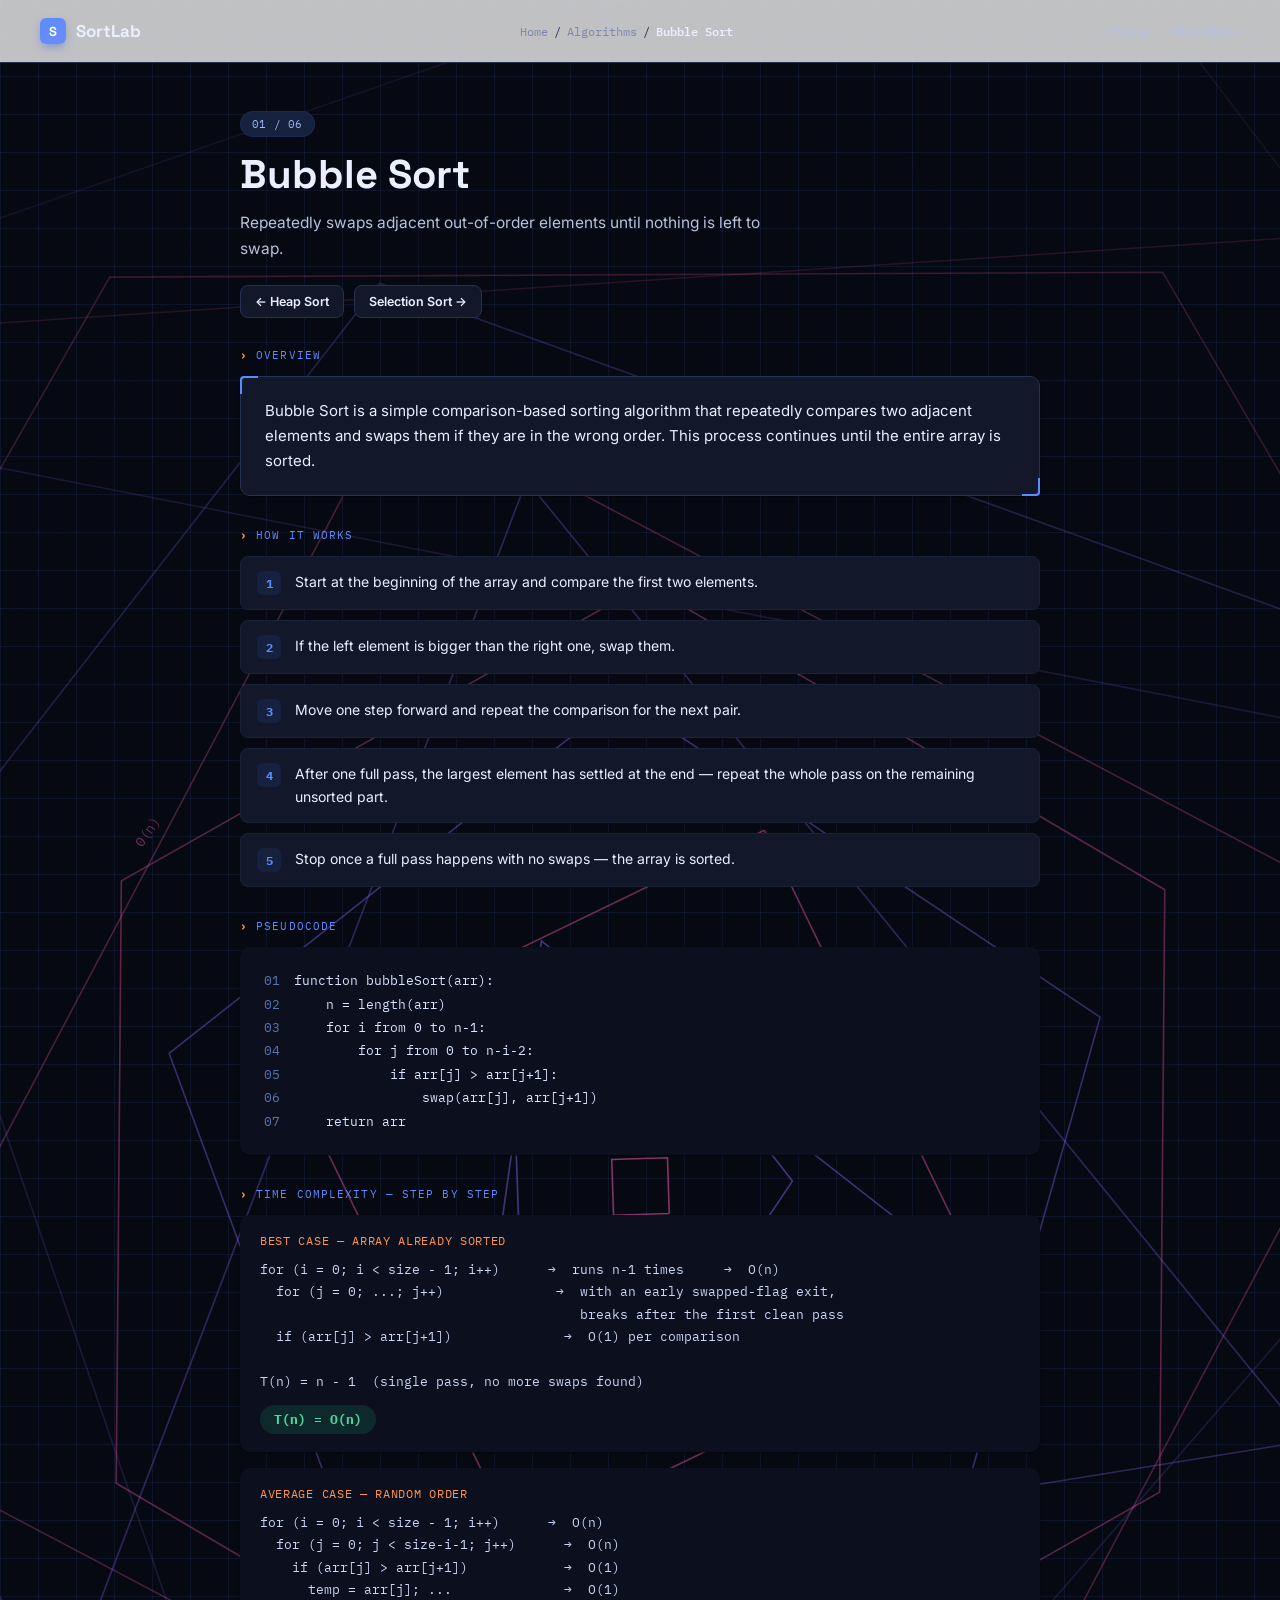
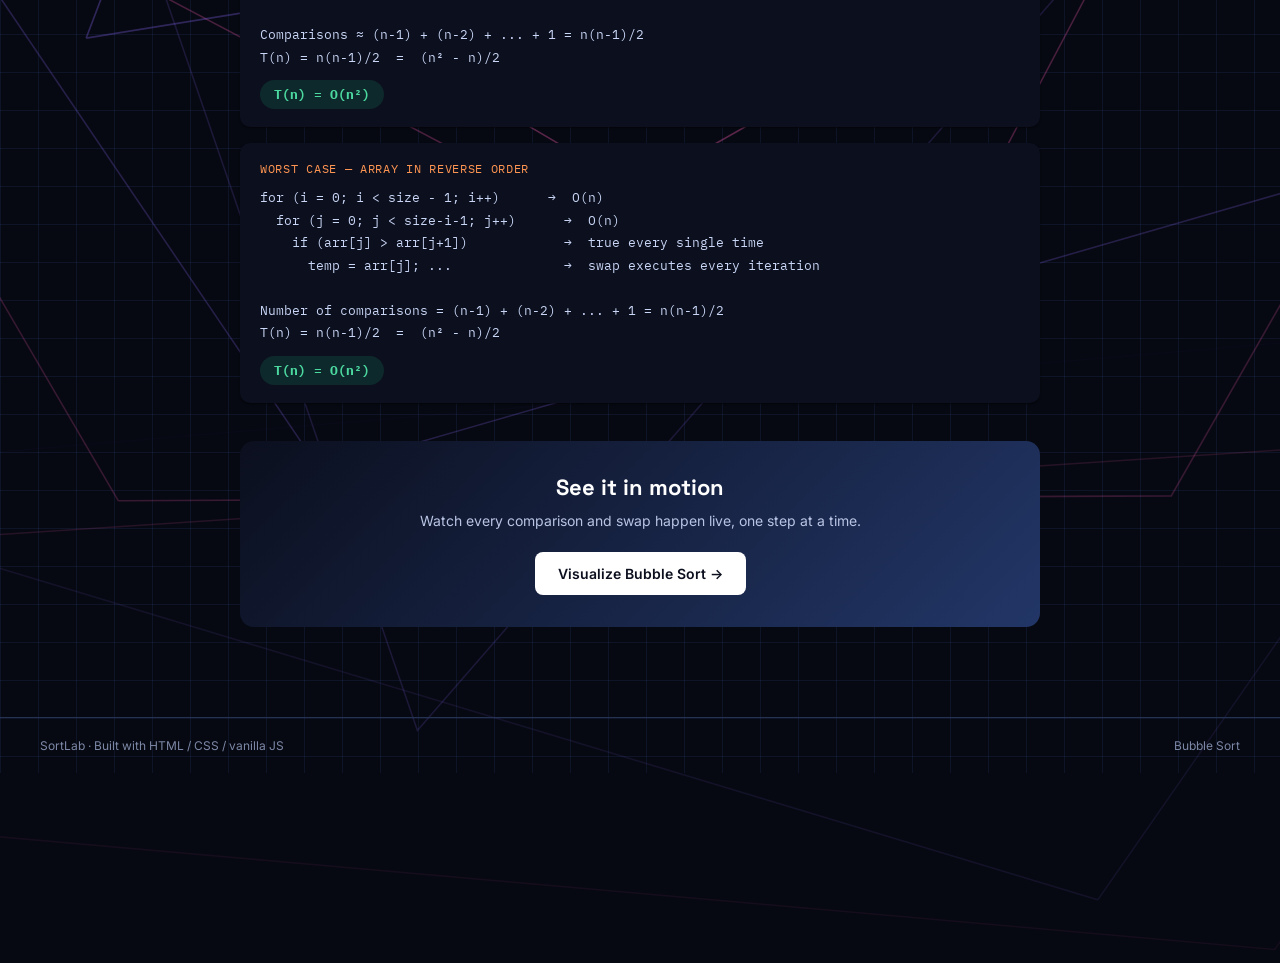
==== algorithm.html @ 46439903 "Add files via upload" ====
<!DOCTYPE html>
<html lang="en">
<head>
<meta charset="UTF-8">
<meta name="viewport" content="width=device-width, initial-scale=1.0">
<title>Algorithm Detail — SortLab</title>
<link rel="preconnect" href="https://fonts.googleapis.com">
<link rel="preconnect" href="https://fonts.gstatic.com" crossorigin>
<link href="https://fonts.googleapis.com/css2?family=Space+Grotesk:wght@500;600;700&family=Inter:wght@400;500;600&family=IBM+Plex+Mono:wght@400;500;600&display=swap" rel="stylesheet">
<link rel="stylesheet" href="assets/style.css">
</head>
<body>

  <div class="bgfx-layer" id="bgfxLayer"></div>
  <div class="page-transition-overlay" id="ptOverlay"></div>

  <header class="site-header">
    <div class="logo"><span class="mark">S</span> SortLab</div>
    <div class="breadcrumb">
      <a href="index.html">Home</a><span class="sep">/</span>
      <a href="algorithms.html">Algorithms</a><span class="sep">/</span>
      <span class="current" id="crumbName">…</span>
    </div>
    <nav class="nav-links">
      <a href="index.html">Home</a>
      <a href="algorithms.html">Algorithms</a>
    </nav>
  </header>

  <main class="page page-narrow" id="content">
    <!-- filled by script -->
  </main>

  <footer class="site-footer">
    <span>SortLab · Built with HTML / CSS / vanilla JS</span>
    <span id="footTag">—</span>
  </footer>

<script src="assets/data.js"></script>
<script>
  function getAlgoSlug(){
    const params = new URLSearchParams(window.location.search);
    const slug = params.get('algo');
    return (slug && ALGO_DATA[slug]) ? slug : 'bubble';
  }

  window.addEventListener('DOMContentLoaded', () => {
    const slug = getAlgoSlug();
    const algo = ALGO_DATA[slug];
    document.title = `${algo.name} — SortLab`;
    document.getElementById('crumbName').textContent = algo.name;
    document.getElementById('footTag').textContent = algo.name;

    const idx = ALGO_LIST.indexOf(slug);
    const prevSlug = ALGO_LIST[(idx - 1 + ALGO_LIST.length) % ALGO_LIST.length];
    const nextSlug = ALGO_LIST[(idx + 1) % ALGO_LIST.length];

    const howStepsHtml = algo.howItWorks.map((step, i) => `
      <li>
        <span class="num">${i+1}</span>
        <span class="text">${step}</span>
      </li>
    `).join('');

    const derivOrder = ['best','avg','worst'];
    const deriv = algo.complexityDerivation || {};
    const derivHtml = derivOrder.map(k => {
      const d = deriv[k];
      if (!d) return '';
      return `
        <div class="deriv-block">
          <div class="deriv-label">${escapeHtml(d.label)}</div>
          <div class="deriv-lines">${d.lines.map(escapeHtml).join('\n')}</div>
          <div class="deriv-result">${escapeHtml(d.result)}</div>
        </div>`;
    }).join('');

    document.getElementById('content').innerHTML = `
      <div class="detail-hero">
        <div>
          <span class="pill">0${idx+1} / 06</span>
          <h1 style="margin-top:12px;">${algo.name}</h1>
          <p class="tagline">${algo.tagline}</p>
        </div>
        <div style="display:flex; gap:10px;">
          <a href="algorithm.html?algo=${prevSlug}" class="btn btn-outline btn-sm">← ${ALGO_DATA[prevSlug].name}</a>
          <a href="algorithm.html?algo=${nextSlug}" class="btn btn-outline btn-sm">${ALGO_DATA[nextSlug].name} →</a>
        </div>
      </div>

      <div class="section-block">
        <div class="label">Overview</div>
        <div class="blueprint-panel" style="padding:22px 24px;">
          <p style="color:var(--ink); font-size:15px;">${algo.description}</p>
        </div>
      </div>

      <div class="section-block">
        <div class="label">How It Works</div>
        <ul class="how-steps">${howStepsHtml}</ul>
      </div>

      <div class="section-block">
        <div class="label">Pseudocode</div>
        <div class="pseudocode">${algo.pseudocode.split('\n').map((line,i)=>`<span class="ln">${String(i+1).padStart(2,'0')}</span>${escapeHtml(line)}`).join('\n')}</div>
      </div>

      <div class="section-block">
        <div class="label">Time Complexity — Step by Step</div>
        <div class="deriv-grid">${derivHtml}</div>
      </div>

      <div class="detail-cta">
        <h2>See it in motion</h2>
        <p>Watch every comparison and swap happen live, one step at a time.</p>
        <a href="visualizer.html?algo=${slug}" class="btn btn-primary">Visualize ${algo.name} →</a>
      </div>
    `;
  });

  function escapeHtml(str){
    return str.replace(/&/g,'&amp;').replace(/</g,'&lt;').replace(/>/g,'&gt;');
  }
</script>

<script src="assets/tunnelfx.js"></script>
<script src="assets/bgfx.js"></script>
<script src="assets/corridorfx.js"></script>
<script src="assets/transitions.js"></script>
</body>
</html>
---- assets/style.css ----
/* =========================================================
   SortLab — shared theme
   "Technical notebook / blueprint" aesthetic
   ========================================================= */

:root{
  --bg:        #070912;
  --bg-soft:   #0D1220;
  --paper:     #121729;
  --ink:       #EAF0FF;
  --slate:     #B7C2DB;
  --slate-dim: #7C88A6;
  --line:      #263252;
  --line-soft: #1B2338;

  --blue:      #5B8CFF;
  --blue-dim:  #16213D;
  --blue-ink:  #9DB8FF;

  --amber:     #FF9552;
  --amber-dim: #3A2416;

  --green:     #34E0A1;
  --green-dim: #0F3327;
  --red-bar:   #FF6B6B;
  --violet-bar:#A78BFA;

  --font-display: 'Space Grotesk', sans-serif;
  --font-body:    'Inter', sans-serif;
  --font-mono:    'IBM Plex Mono', monospace;

  --radius: 10px;
  --shadow-sm: 0 1px 2px rgba(0,0,0,0.35), 0 1px 1px rgba(0,0,0,0.25);
  --shadow-md: 0 8px 24px -8px rgba(0,0,0,0.5);
  --shadow-lg: 0 24px 60px -18px rgba(0,0,0,0.6);
}

*{ box-sizing:border-box; }
html{ scroll-behavior:smooth; }
body{
  margin:0;
  background:var(--bg);
  color:var(--slate);
  font-family:var(--font-body);
  -webkit-font-smoothing:antialiased;
  min-height:100vh;
  position:relative;
}

/* faint blueprint grid across every page */
body::before{
  content:"";
  position:fixed;
  inset:0;
  pointer-events:none;
  z-index:0;
  background-image:
    linear-gradient(rgba(91,140,255,0.09) 1px, transparent 1px),
    linear-gradient(90deg, rgba(91,140,255,0.09) 1px, transparent 1px);
  background-size:38px 38px;
}

a{ color:inherit; text-decoration:none; }
h1,h2,h3{ font-family:var(--font-display); color:var(--ink); margin:0; }
p{ margin:0; line-height:1.65; }

/* ---------------- corner-bracket panel, the signature motif ---------------- */
.blueprint-panel{
  position:relative;
  background:var(--paper);
  border:1px solid var(--line);
  border-radius:var(--radius);
  box-shadow:var(--shadow-sm);
}
.blueprint-panel::before,
.blueprint-panel::after,
.blueprint-panel .bp-tl,
.blueprint-panel .bp-tr{ content:""; }
.blueprint-panel{ --bp-size:16px; }
.blueprint-panel::before{
  position:absolute; top:-1px; left:-1px;
  width:var(--bp-size); height:var(--bp-size);
  border-top:2px solid var(--blue); border-left:2px solid var(--blue);
  border-top-left-radius:4px;
}
.blueprint-panel::after{
  position:absolute; bottom:-1px; right:-1px;
  width:var(--bp-size); height:var(--bp-size);
  border-bottom:2px solid var(--blue); border-right:2px solid var(--blue);
  border-bottom-right-radius:4px;
}

/* ---------------- top nav ---------------- */
.site-header{
  position:relative;
  z-index:2;
  display:flex;
  align-items:center;
  justify-content:space-between;
  padding:18px 40px;
  border-bottom:1px solid var(--line);
  background:rgba(255,255,255,0.75);
  backdrop-filter:blur(10px);
  position:sticky;
  top:0;
}
.logo{
  display:flex;
  align-items:center;
  gap:10px;
  font-family:var(--font-display);
  font-weight:700;
  font-size:17px;
  color:var(--ink);
}
.logo .mark{
  width:26px; height:26px;
  border-radius:6px;
  background:linear-gradient(135deg, var(--blue), #6C8CF5);
  display:flex; align-items:center; justify-content:center;
  color:#fff; font-size:13px; font-weight:800;
  box-shadow:0 4px 10px -2px rgba(47,93,227,0.5);
}
.breadcrumb{
  display:flex;
  align-items:center;
  gap:6px;
  font-family:var(--font-mono);
  font-size:12px;
  color:var(--slate-dim);
  flex-wrap:wrap;
}
.breadcrumb a:hover{ color:var(--blue); }
.breadcrumb .sep{ color:var(--line); }
.breadcrumb .current{ color:var(--ink); font-weight:600; }

.nav-links{ display:flex; gap:22px; font-size:13.5px; font-weight:500; }
.nav-links a{ color:var(--slate); transition:color .15s ease; }
.nav-links a:hover{ color:var(--blue); }

/* ---------------- buttons ---------------- */
.btn{
  display:inline-flex;
  align-items:center;
  gap:8px;
  font-family:var(--font-body);
  font-weight:600;
  font-size:14px;
  padding:12px 22px;
  border-radius:8px;
  border:1px solid transparent;
  cursor:pointer;
  transition:transform .15s ease, box-shadow .15s ease, background .15s ease, border-color .15s ease;
}
.btn:hover{ transform:translateY(-1px); }
.btn-primary{
  background:var(--blue);
  color:#fff;
  box-shadow:0 8px 20px -6px rgba(47,93,227,0.55);
}
.btn-primary:hover{ background:var(--blue-ink); box-shadow:0 10px 26px -6px rgba(47,93,227,0.65); }
.btn-outline{
  background:var(--paper);
  color:var(--ink);
  border-color:var(--line);
}
.btn-outline:hover{ border-color:var(--blue); color:var(--blue); }
.btn-ghost{
  background:transparent;
  color:var(--slate);
  padding:10px 14px;
}
.btn-ghost:hover{ color:var(--blue); }
.btn:disabled{ opacity:0.4; cursor:not-allowed; transform:none; }
.btn-sm{ padding:8px 14px; font-size:12.5px; }

.pill{
  display:inline-flex;
  align-items:center;
  gap:6px;
  font-family:var(--font-mono);
  font-size:11px;
  letter-spacing:0.02em;
  padding:5px 11px;
  border-radius:999px;
  background:var(--blue-dim);
  color:var(--blue-ink);
  border:1px solid rgba(47,93,227,0.15);
}
.pill.amber{ background:var(--amber-dim); color:var(--amber); border-color:rgba(226,102,45,0.18); }
.pill.green{ background:var(--green-dim); color:var(--green); border-color:rgba(30,158,108,0.18); }

/* ---------------- layout shells ---------------- */
.page{
  position:relative;
  z-index:1;
  max-width:1180px;
  margin:0 auto;
  padding:48px 40px 90px;
}
.page-narrow{ max-width:880px; }

@media (max-width:720px){
  .site-header{ padding:14px 18px; }
  .page{ padding:28px 18px 60px; }
  .nav-links{ display:none; }
}

/* ---------------- footer ---------------- */
.site-footer{
  position:relative; z-index:1;
  border-top:1px solid var(--line);
  padding:20px 40px;
  font-size:12px;
  color:var(--slate-dim);
  display:flex;
  justify-content:space-between;
  flex-wrap:wrap;
  gap:8px;
}

/* ---------------- cover page ---------------- */
.cover-hero{
  padding:60px 0 30px;
  text-align:center;
}
.cover-eyebrow{
  font-family:var(--font-mono);
  font-size:12.5px;
  letter-spacing:0.12em;
  text-transform:uppercase;
  color:var(--blue);
  margin-bottom:16px;
  display:inline-flex;
  align-items:center;
  gap:8px;
}
.cover-eyebrow::before, .cover-eyebrow::after{
  content:"";
  width:26px; height:1px;
  background:var(--blue);
  opacity:0.4;
}
.cover-title{
  font-size:clamp(34px, 6vw, 58px);
  font-weight:700;
  letter-spacing:-0.02em;
  line-height:1.05;
  margin-bottom:18px;
}
.cover-title .accent{ color:var(--blue); }
.cover-sub{
  max-width:620px;
  margin:0 auto 34px;
  font-size:16px;
  color:var(--slate);
  line-height:1.7;
}
.cover-actions{ display:flex; justify-content:center; gap:14px; margin-bottom:56px; flex-wrap:wrap; }

.info-grid{
  display:grid;
  grid-template-columns:repeat(4, 1fr);
  gap:16px;
  margin-top:10px;
}
@media (max-width:820px){ .info-grid{ grid-template-columns:repeat(2,1fr); } }
.info-card{
  padding:20px 18px;
  text-align:left;
}
.info-card .label{
  font-family:var(--font-mono);
  font-size:10.5px;
  text-transform:uppercase;
  letter-spacing:0.09em;
  color:var(--slate-dim);
  margin-bottom:8px;
}
.info-card .value{
  font-family:var(--font-display);
  font-size:16px;
  font-weight:700;
  color:var(--ink);
  line-height:1.4;
}

.statement-panel{
  margin-top:36px;
  padding:28px 30px;
  text-align:left;
}
.statement-panel .label{
  font-family:var(--font-mono);
  font-size:10.5px;
  text-transform:uppercase;
  letter-spacing:0.09em;
  color:var(--blue);
  margin-bottom:10px;
}
.statement-panel p{ color:var(--ink); font-size:15.5px; line-height:1.75; }

/* ---------------- algorithm grid (list page) ---------------- */
.page-heading{ margin-bottom:34px; }
.page-heading h1{ font-size:clamp(26px,4vw,36px); margin-bottom:10px; }
.page-heading p{ color:var(--slate); font-size:15px; max-width:600px; }

.algo-grid{
  display:grid;
  grid-template-columns:repeat(3, 1fr);
  gap:18px;
}
@media (max-width:900px){ .algo-grid{ grid-template-columns:repeat(2,1fr); } }
@media (max-width:600px){ .algo-grid{ grid-template-columns:1fr; } }

.algo-card{
  padding:24px 22px;
  cursor:pointer;
  transition:transform .18s ease, box-shadow .18s ease, border-color .18s ease;
  display:flex;
  flex-direction:column;
  gap:12px;
  min-height:180px;
}
.algo-card:hover{
  transform:translateY(-4px);
  box-shadow:var(--shadow-md);
  border-color:rgba(47,93,227,0.35);
}
.algo-card .index{
  font-family:var(--font-mono);
  font-size:11px;
  color:var(--slate-dim);
}
.algo-card h3{ font-size:19px; }
.algo-card .tagline{ font-size:13.5px; color:var(--slate); flex:1; }
.algo-card .go{
  font-family:var(--font-mono);
  font-size:12px;
  color:var(--blue);
  display:flex;
  align-items:center;
  gap:6px;
}
.algo-card:hover .go{ gap:9px; }
.algo-card .go{ transition:gap .15s ease; }

/* ---------------- algorithm detail page ---------------- */
.detail-hero{
  display:flex;
  align-items:flex-start;
  justify-content:space-between;
  gap:24px;
  flex-wrap:wrap;
  margin-bottom:30px;
}
.detail-hero h1{ font-size:clamp(28px,4vw,40px); margin-bottom:10px; }
.detail-hero .tagline{ font-size:15.5px; color:var(--slate); max-width:560px; }

.section-block{ margin-bottom:32px; }
.section-block .label{
  font-family:var(--font-mono);
  font-size:11px;
  text-transform:uppercase;
  letter-spacing:0.1em;
  color:var(--blue);
  margin-bottom:14px;
  display:flex;
  align-items:center;
  gap:8px;
}
.section-block .label::before{ content:"›"; color:var(--amber); font-weight:700; }

.how-steps{
  list-style:none;
  margin:0; padding:0;
  display:flex;
  flex-direction:column;
  gap:10px;
}
.how-steps li{
  display:flex;
  gap:14px;
  align-items:flex-start;
  padding:14px 16px;
  background:var(--paper);
  border:1px solid var(--line-soft);
  border-radius:8px;
}
.how-steps .num{
  font-family:var(--font-mono);
  font-size:12px;
  font-weight:700;
  color:var(--blue);
  background:var(--blue-dim);
  width:24px; height:24px;
  border-radius:6px;
  display:flex; align-items:center; justify-content:center;
  flex-shrink:0;
}
.how-steps .text{ font-size:14px; color:var(--ink); line-height:1.6; }

.pseudocode{
  background:#0B0F1E;
  color:#D9E4FF;
  font-family:var(--font-mono);
  font-size:13px;
  line-height:1.8;
  padding:22px 24px;
  border-radius:10px;
  overflow-x:auto;
  white-space:pre;
  box-shadow:var(--shadow-sm);
}
.pseudocode .ln{ color:#5C74AE; margin-right:14px; user-select:none; }

.complexity-table{
  width:100%;
  border-collapse:collapse;
  font-size:13px;
  background:var(--paper);
  border-radius:10px;
  overflow:hidden;
}
.complexity-table th, .complexity-table td{
  text-align:left;
  padding:12px 16px;
  border-bottom:1px solid var(--line-soft);
}
.complexity-table th{
  font-family:var(--font-mono);
  font-size:10.5px;
  text-transform:uppercase;
  letter-spacing:0.06em;
  color:var(--slate-dim);
  background:var(--bg-soft);
}
.complexity-table tr:last-child td{ border-bottom:none; }
.complexity-table td.metric{ font-family:var(--font-mono); color:var(--ink); font-weight:600; }
.complexity-table tr.self td{ background:var(--blue-dim); }
.complexity-table tr.self td:first-child{ font-weight:700; color:var(--blue-ink); }

.detail-cta{
  margin-top:38px;
  padding:32px;
  text-align:center;
  background:linear-gradient(135deg, #0B0F1E, #223667);
  border-radius:14px;
  color:#fff;
}
.detail-cta h2{ color:#fff; font-size:22px; margin-bottom:8px; }
.detail-cta p{ color:#B9C4E4; font-size:14px; margin-bottom:20px; }
.detail-cta .btn-primary{ background:#fff; color:#0B0F1E; box-shadow:none; }
.detail-cta .btn-primary:hover{ background:#E8EDFB; }

/* ---------------- visualizer page ---------------- */
.viz-toolbar{
  display:flex;
  flex-wrap:wrap;
  align-items:center;
  gap:10px;
  margin-bottom:18px;
}
select.viz-select{
  font-family:var(--font-mono);
  font-size:12.5px;
  color:var(--ink);
  background:var(--paper);
  border:1px solid var(--line);
  border-radius:8px;
  padding:10px 12px;
  cursor:pointer;
}
.slider-group{
  display:flex;
  align-items:center;
  gap:8px;
  font-size:12px;
  color:var(--slate-dim);
  font-family:var(--font-mono);
}
input[type="range"]{
  -webkit-appearance:none;
  width:100px;
  height:4px;
  background:var(--line);
  border-radius:2px;
  outline:none;
}
input[type="range"]::-webkit-slider-thumb{
  -webkit-appearance:none;
  width:15px; height:15px;
  border-radius:50%;
  background:var(--blue);
  cursor:pointer;
  border:2px solid #fff;
  box-shadow:0 1px 4px rgba(47,93,227,0.5);
}

.custom-input-row{
  display:flex;
  align-items:center;
  gap:10px;
  flex-wrap:wrap;
  margin-bottom:18px;
}
#customArrayInput{
  flex:1;
  min-width:220px;
  font-family:var(--font-mono);
  font-size:12.5px;
  color:var(--ink);
  background:var(--paper);
  border:1px solid var(--line);
  border-radius:8px;
  padding:11px 14px;
  transition:border-color .15s ease, box-shadow .15s ease;
}
#customArrayInput::placeholder{ color:var(--slate-dim); }
#customArrayInput:focus{
  outline:none;
  border-color:var(--blue);
  box-shadow:0 0 0 3px rgba(47,93,227,0.12);
}
#customArrayInput.input-error{
  border-color:var(--red-bar);
  box-shadow:0 0 0 3px rgba(225,79,79,0.14);
}
.input-hint{ font-size:11px; color:var(--slate-dim); font-family:var(--font-mono); }
.input-hint.error{ color:var(--red-bar); }

.viz-frame{
  padding:16px 18px 14px;
}
.bars{
  height:280px;
  display:flex;
  align-items:flex-end;
  gap:3px;
  padding:0 4px;
}
.bar{
  flex:1;
  background:linear-gradient(180deg, #3A4568, #2A3452);
  border-radius:4px 4px 2px 2px;
  min-width:3px;
  transition:background .15s ease, transform .12s ease, box-shadow .15s ease;
}
.bar.compare{ background:linear-gradient(180deg, #FFCBA8, var(--amber)); box-shadow:0 0 12px rgba(226,102,45,0.4); }
.bar.swap{ background:linear-gradient(180deg, #FF9E9E, var(--red-bar)); transform:translateY(-4px); box-shadow:0 0 14px rgba(225,79,79,0.45); }
.bar.sorted{ background:linear-gradient(180deg, #6FDBAA, var(--green)); box-shadow:0 0 8px rgba(30,158,108,0.3); }
.bar.pivot{ background:linear-gradient(180deg, #B7A6FF, var(--violet-bar)); box-shadow:0 0 12px rgba(124,92,252,0.4); }

.legend{
  display:flex;
  flex-wrap:wrap;
  gap:16px;
  margin-top:16px;
  padding-top:14px;
  border-top:1px dashed var(--line);
  font-size:12px;
  color:var(--slate-dim);
}
.legend-item{ display:flex; align-items:center; gap:6px; }
.swatch{ width:11px; height:11px; border-radius:3px; display:inline-block; }

.stats-row{
  display:grid;
  grid-template-columns:repeat(4,1fr);
  gap:12px;
  margin-top:18px;
}
@media (max-width:640px){ .stats-row{ grid-template-columns:repeat(2,1fr); } }
.stat-box{ padding:14px 16px; }
.stat-label{
  font-family:var(--font-mono);
  font-size:10px;
  text-transform:uppercase;
  letter-spacing:0.08em;
  color:var(--slate-dim);
  margin-bottom:6px;
}
.stat-value{ font-family:var(--font-display); font-size:20px; font-weight:700; color:var(--blue); }

.console{
  height:200px;
  overflow-y:auto;
  background:#0B0F1E;
  border-radius:10px;
  padding:14px 16px;
  font-family:var(--font-mono);
  font-size:12px;
  line-height:1.75;
  color:#C9D6F5;
}
.console::-webkit-scrollbar{ width:6px; }
.console::-webkit-scrollbar-thumb{ background:#33447A; border-radius:3px; }
.console-line{ white-space:pre-wrap; word-break:break-word; }
.console-line .tag{ color:#5C74AE; }
.console-line.cmp .tag{ color:var(--amber); }
.console-line.swp .tag{ color:var(--red-bar); }
.console-line.srt .tag{ color:#4CD9A0; }
.console-line.ovw .tag{ color:#7FB2FF; }

.side-stack{ display:flex; flex-direction:column; gap:18px; }
.code-section-full{ margin-top:28px; }
.viz-grid{
  display:grid;
  grid-template-columns:1fr 300px;
  gap:24px;
  align-items:start;
}
@media (max-width:900px){ .viz-grid{ grid-template-columns:1fr; } }

.section-label{
  font-family:var(--font-mono);
  font-size:11px;
  text-transform:uppercase;
  letter-spacing:0.1em;
  color:var(--slate-dim);
  margin-bottom:10px;
}

/* ---------------- C++ code panel (PythonTutor-style step view) ---------------- */
.code-panel{
  height:340px;
  overflow-y:auto;
  background:#0B0F1E;
  border-radius:10px;
  padding:14px 0;
  font-family:var(--font-mono);
  font-size:11.5px;
  line-height:1.7;
  box-shadow:var(--shadow-sm);
}
.code-panel::-webkit-scrollbar{ width:6px; }
.code-panel::-webkit-scrollbar-thumb{ background:#33447A; border-radius:3px; }

/* ---------------- full-screen code modal (hidden until .open) ---------------- */
.code-modal-backdrop{
  position:fixed;
  inset:0;
  z-index:5000;
  display:none;
  align-items:center;
  justify-content:center;
  background:rgba(2,4,10,0.78);
  padding:24px;
}
.code-modal-backdrop.open{ display:flex; }
.code-modal{
  width:min(920px, 100%);
  max-height:86vh;
  background:var(--paper);
  border:1px solid var(--line);
  border-radius:14px;
  box-shadow:var(--shadow-lg);
  display:flex;
  flex-direction:column;
  overflow:hidden;
}
.code-modal-header{
  display:flex;
  align-items:center;
  justify-content:space-between;
  padding:14px 18px;
  border-bottom:1px solid var(--line);
  font-family:var(--font-display);
  font-weight:600;
  color:var(--ink);
}
.code-modal-close{
  background:var(--bg-soft);
  border:1px solid var(--line);
  color:var(--slate);
  border-radius:8px;
  padding:6px 12px;
  font-family:var(--font-mono);
  font-size:12px;
  cursor:pointer;
}
.code-modal-close:hover{ background:var(--line-soft); }
.code-panel-large{
  height:auto;
  max-height:68vh;
  margin:0 18px 18px;
}
.code-line{
  display:flex;
  gap:12px;
  padding:1px 16px;
  color:#B9C4E4;
  white-space:pre;
  border-left:3px solid transparent;
  transition:background .12s ease, border-color .12s ease;
}
.code-line .cln{ color:#4B5C93; user-select:none; flex-shrink:0; }
.code-line .ctext{ white-space:pre; }
.code-line.active{
  background:rgba(226,102,45,0.16);
  border-left-color:var(--amber);
  color:#FFE3D1;
}
.code-line.active .cln{ color:var(--amber); }

.vars-box{ padding:16px 18px; }
.vars-grid{
  display:flex;
  flex-direction:column;
  gap:6px;
}
.var-row{
  display:flex;
  justify-content:space-between;
  align-items:center;
  font-family:var(--font-mono);
  font-size:12.5px;
  padding:6px 10px;
  background:var(--bg-soft);
  border-radius:6px;
}
.var-name{ color:var(--slate); }
.var-val{ color:var(--blue-ink); font-weight:700; }
.var-empty{ font-family:var(--font-mono); font-size:12px; color:var(--slate-dim); padding:4px 2px; }

/* ---------------- complexity derivation (algorithm detail page) ---------------- */
.deriv-grid{
  display:grid;
  grid-template-columns:1fr;
  gap:16px;
}
.deriv-block{
  background:#0B0F1E;
  border-radius:10px;
  padding:18px 20px;
  box-shadow:var(--shadow-sm);
}
.deriv-block .deriv-label{
  font-family:var(--font-mono);
  font-size:11.5px;
  color:var(--amber);
  text-transform:uppercase;
  letter-spacing:0.06em;
  margin-bottom:10px;
}
.deriv-block .deriv-lines{
  font-family:var(--font-mono);
  font-size:12.5px;
  line-height:1.8;
  color:#C9D6F5;
  white-space:pre-wrap;
}
.deriv-block .deriv-result{
  margin-top:12px;
  display:inline-block;
  font-family:var(--font-mono);
  font-size:13px;
  font-weight:700;
  padding:6px 14px;
  border-radius:999px;
  background:rgba(30,158,108,0.18);
  color:#4CD9A0;
}

/* ---------------- chatbot widget ---------------- */
.chat-fab{
  position:fixed;
  bottom:26px; right:26px;
  z-index:50;
  width:56px; height:56px;
  border-radius:50%;
  background:linear-gradient(135deg, var(--blue), #6C8CF5);
  color:#fff;
  border:none;
  cursor:pointer;
  display:flex; align-items:center; justify-content:center;
  font-size:24px;
  box-shadow:0 10px 26px -6px rgba(47,93,227,0.55);
  transition:transform .15s ease;
}
.chat-fab:hover{ transform:translateY(-2px) scale(1.03); }

.chat-window{
  position:fixed;
  bottom:96px; right:26px;
  z-index:50;
  width:340px;
  max-width:calc(100vw - 40px);
  height:460px;
  max-height:calc(100vh - 140px);
  background:var(--paper);
  border:1px solid var(--line);
  border-radius:14px;
  box-shadow:var(--shadow-lg);
  display:none;
  flex-direction:column;
  overflow:hidden;
}
.chat-window.open{ display:flex; }
.chat-header{
  padding:14px 16px;
  background:#0B0F1E;
  color:#fff;
  display:flex;
  align-items:center;
  justify-content:space-between;
}
.chat-header .title{ font-family:var(--font-display); font-weight:700; font-size:14.5px; }
.chat-header .sub{ font-family:var(--font-mono); font-size:10.5px; color:#9FB0DA; }
.chat-close{ background:none; border:none; color:#9FB0DA; font-size:18px; cursor:pointer; line-height:1; }
.chat-close:hover{ color:#fff; }
.chat-messages{
  flex:1;
  overflow-y:auto;
  padding:14px;
  display:flex;
  flex-direction:column;
  gap:10px;
  background:var(--bg-soft);
}
.chat-messages::-webkit-scrollbar{ width:6px; }
.chat-messages::-webkit-scrollbar-thumb{ background:var(--line); border-radius:3px; }
.chat-msg{
  max-width:85%;
  padding:9px 12px;
  border-radius:10px;
  font-size:12.5px;
  line-height:1.55;
  white-space:pre-wrap;
}
.chat-msg.bot{
  align-self:flex-start;
  background:var(--paper);
  border:1px solid var(--line-soft);
  color:var(--ink);
  border-bottom-left-radius:3px;
}
.chat-msg.user{
  align-self:flex-end;
  background:var(--blue);
  color:#fff;
  border-bottom-right-radius:3px;
}
.chat-msg .go-link{
  display:inline-block;
  margin-top:6px;
  font-family:var(--font-mono);
  font-size:11px;
  color:var(--blue);
  text-decoration:underline;
  cursor:pointer;
}
.chat-input-row{
  display:flex;
  gap:8px;
  padding:10px;
  border-top:1px solid var(--line);
  background:var(--paper);
}
.chat-input-row input{
  flex:1;
  font-family:var(--font-body);
  font-size:12.5px;
  border:1px solid var(--line);
  border-radius:8px;
  padding:9px 12px;
  color:var(--ink);
}
.chat-input-row input:focus{ outline:none; border-color:var(--blue); box-shadow:0 0 0 3px rgba(47,93,227,0.12); }
.chat-input-row button{
  background:var(--blue);
  color:#fff;
  border:none;
  border-radius:8px;
  padding:0 14px;
  font-size:13px;
  cursor:pointer;
}
.chat-input-row button:hover{ background:var(--blue-ink); }
.chat-suggestions{
  display:flex;
  flex-wrap:wrap;
  gap:6px;
  padding:0 14px 10px;
  background:var(--bg-soft);
}
.chat-chip{
  font-family:var(--font-mono);
  font-size:10.5px;
  color:var(--blue-ink);
  background:var(--blue-dim);
  border:1px solid rgba(91,140,255,0.25);
  border-radius:999px;
  padding:5px 10px;
  cursor:pointer;
}
.chat-chip:hover{ background:#223257; }

@media (max-width:480px){
  .chat-window{ right:12px; left:12px; width:auto; bottom:88px; }
  .chat-fab{ right:16px; bottom:16px; }
}

/* =========================================================
   SortLab — motion layer (added)
   1) drifting Big-O / DAA notation background (3D parallax)
   2) bar-sweep page transition (covers + reveals like a sort pass)
   3) index-box array visualizer (replaces bar chart)
   ========================================================= */

body{ perspective:1400px; }

main.page{
  position:relative;
  z-index:1;
  animation: pageContentIn .75s cubic-bezier(.16,1,.3,1) both;
}
@keyframes pageContentIn{
  from{ opacity:0; transform:translateY(26px) rotateX(6deg); }
  to{   opacity:1; transform:translateY(0)     rotateX(0deg); }
}
.site-header, .site-footer{ position:relative; z-index:1; }

/* ---------------- 1. rotating tunnel background (canvas, via TunnelFX) ---------------- */
.bgfx-layer{
  position:fixed;
  inset:-8%;
  z-index:0;
  pointer-events:none;
  overflow:hidden;
  transform-style:preserve-3d;
  transition:transform .35s ease-out;
  will-change:transform;
}
.bgfx-canvas{
  position:absolute;
  inset:0;
  width:100%;
  height:100%;
  display:block;
}

/* ---------------- 2. page transition overlay: tunnel warp ---------------- */
.page-transition-overlay{
  position:fixed;
  inset:0;
  z-index:9999;
  pointer-events:none;
  visibility:hidden;
  opacity:0;
  background:#050912;
  transition:opacity .4s ease;
}
.page-transition-overlay.pt-covering,
.page-transition-overlay.pt-covered{
  visibility:visible;
  pointer-events:auto;
  opacity:1;
}
.page-transition-overlay.pt-revealing{
  visibility:visible;
  opacity:0;
}
.pt-canvas{
  position:absolute;
  inset:0;
  width:100%;
  height:100%;
  display:block;
  transform:scale(1);
  transition:transform 2.4s cubic-bezier(.3,0,.4,1);
}
.pt-covering .pt-canvas,
.pt-covered .pt-canvas{ transform:scale(1.06); }
.pt-revealing .pt-canvas{ transform:scale(1.14); }
.pt-label{
  position:absolute;
  top:50%; left:50%;
  transform:translate(-50%,-50%);
  font-family:var(--font-mono);
  font-weight:600;
  font-size:15px;
  letter-spacing:.06em;
  text-transform:uppercase;
  color:#fff;
  text-shadow:0 0 18px rgba(47,227,201,0.8);
  opacity:0;
  transition:opacity .3s ease;
}
.pt-covering .pt-label,
.pt-covered .pt-label{ opacity:.85; }

/* ---------------- 3. index-box array visualizer ---------------- */
.viz-3d{ perspective:1000px; }
.array-boxes{
  position:relative;
  display:flex;
  flex-wrap:wrap;
  align-items:flex-end;
  justify-content:center;
  gap:6px;
  padding:16px 4px 6px;
  min-height:100px;
  transform-style:preserve-3d;
}
.array-box{
  display:flex;
  flex-direction:column;
  align-items:center;
  gap:5px;
  transform-style:preserve-3d;
  transition:transform .32s cubic-bezier(.34,1.56,.64,1);
}
.array-box .idx{
  font-family:var(--font-mono);
  font-size:11px;
  color:var(--slate-dim);
}
.array-box .val{
  min-width:38px;
  height:38px;
  padding:0 6px;
  display:flex;
  align-items:center;
  justify-content:center;
  font-family:var(--font-mono);
  font-weight:600;
  font-size:14px;
  color:var(--ink);
  background:linear-gradient(180deg, #232C48, #171E36);
  border:1.5px solid var(--line);
  border-radius:6px;
  box-shadow:var(--shadow-sm);
  transition:background .2s ease, border-color .2s ease, transform .3s ease, box-shadow .2s ease, color .2s ease;
}
.array-box.compare .val{
  background:linear-gradient(180deg,#FFDCC0,var(--amber));
  border-color:var(--amber);
  box-shadow:0 0 14px rgba(226,102,45,0.45);
  transform:translateY(-6px) rotateX(-12deg);
  color:#2A1608;
}
.array-box.swap .val{
  background:linear-gradient(180deg,#FFBDBD,var(--red-bar));
  border-color:var(--red-bar);
  box-shadow:0 0 16px rgba(225,79,79,0.5);
  color:#fff;
  transform:translateY(-3px);
}
.array-box.pivot .val{
  background:linear-gradient(180deg,#D9CCFF,var(--violet-bar));
  border-color:var(--violet-bar);
  box-shadow:0 0 14px rgba(124,92,252,0.45);
  color:#fff;
}
.array-box.sorted .val{
  background:linear-gradient(180deg,#8CE6BA,var(--green));
  border-color:var(--green);
  color:#fff;
  box-shadow:0 0 10px rgba(30,158,108,0.35);
}
.swap-indicator{
  position:absolute;
  font-family:var(--font-mono);
  font-size:17px;
  color:var(--red-bar);
  transform:translate(-50%,-100%);
  pointer-events:none;
  animation:swapIndicatorPulse .6s ease-out;
  z-index:2;
}
@keyframes swapIndicatorPulse{
  0%  { opacity:0; transform:translate(-50%,-85%) scale(.6); }
  40% { opacity:1; transform:translate(-50%,-118%) scale(1.15); }
  100%{ opacity:0; transform:translate(-50%,-136%) scale(.9); }
}

/* ---------------- pass-by-pass step log (console-style, like Live Log) ---------------- */
.pass-console-wrap{ display:flex; flex-direction:column; min-height:0; }
.pass-console{
  height:440px;
  overflow-y:auto;
  overflow-x:hidden;
  overscroll-behavior:contain;
  -webkit-overflow-scrolling:touch;
  background:#0B0F1E;
  border-radius:10px;
  padding:14px 16px;
  font-family:var(--font-mono);
  font-size:12px;
  line-height:1.7;
  color:#C9D6F5;
}
.pass-console::-webkit-scrollbar{ width:6px; }
.pass-console::-webkit-scrollbar-thumb{ background:#33447A; border-radius:3px; }

.pass-divider{
  color:#5C74AE;
  font-size:10.5px;
  letter-spacing:.08em;
  text-transform:uppercase;
  margin:16px 0 8px;
  padding-top:10px;
  border-top:1px dashed #232E52;
}
.pass-divider:first-child{ margin-top:0; padding-top:0; border-top:none; }

.pass-row{
  padding:5px 6px;
  border-radius:5px;
  opacity:.55;
  transition:opacity .2s ease, background .2s ease;
}
.pass-row.done{ opacity:.85; }
.pass-row.current{
  opacity:1;
  background:rgba(255,149,82,0.14);
}
.pass-row-label{
  color:#9FB3E0;
  font-size:11px;
  margin-bottom:4px;
}
.pass-row-final .pass-row-label{ color:#4CD9A0; font-weight:600; }
.pass-row-note{
  font-size:11px;
  font-style:italic;
  color:#7C88A6;
  padding:4px 6px;
}
.mini-array{
  display:flex;
  flex-wrap:wrap;
  gap:4px;
}
.mini-box{
  display:inline-flex;
  align-items:center;
  justify-content:center;
  min-width:24px;
  height:24px;
  padding:0 4px;
  font-family:var(--font-mono);
  font-size:10.5px;
  font-weight:600;
  color:var(--ink);
  background:linear-gradient(180deg, #232C48, #171E36);
  border:1px solid var(--line);
  border-radius:4px;
}
.mini-box.compare{ background:linear-gradient(180deg,#FFDCC0,var(--amber)); border-color:var(--amber); color:#2A1608; }
.mini-box.swap{ background:linear-gradient(180deg,#FFBDBD,var(--red-bar)); border-color:var(--red-bar); color:#fff; }
.mini-box.pivot{ background:linear-gradient(180deg,#D9CCFF,var(--violet-bar)); border-color:var(--violet-bar); color:#fff; }
.mini-box.sorted{ background:linear-gradient(180deg,#8CE6BA,var(--green)); border-color:var(--green); color:#fff; }
.pass-log-empty{
  font-family:var(--font-mono);
  font-size:12px;
  color:var(--slate-dim);
  padding:6px 2px;
}

/* ---------------- accessibility: respect reduced motion ---------------- */
@media (prefers-reduced-motion: reduce){
  main.page{ animation:none; opacity:1; transform:none; }
  .bgfx-canvas{ display:none; }
  .page-transition-overlay{ display:none !important; }
  .array-box, .array-box .val{ transition:none; }
  .swap-indicator{ animation:none; opacity:0; }
}
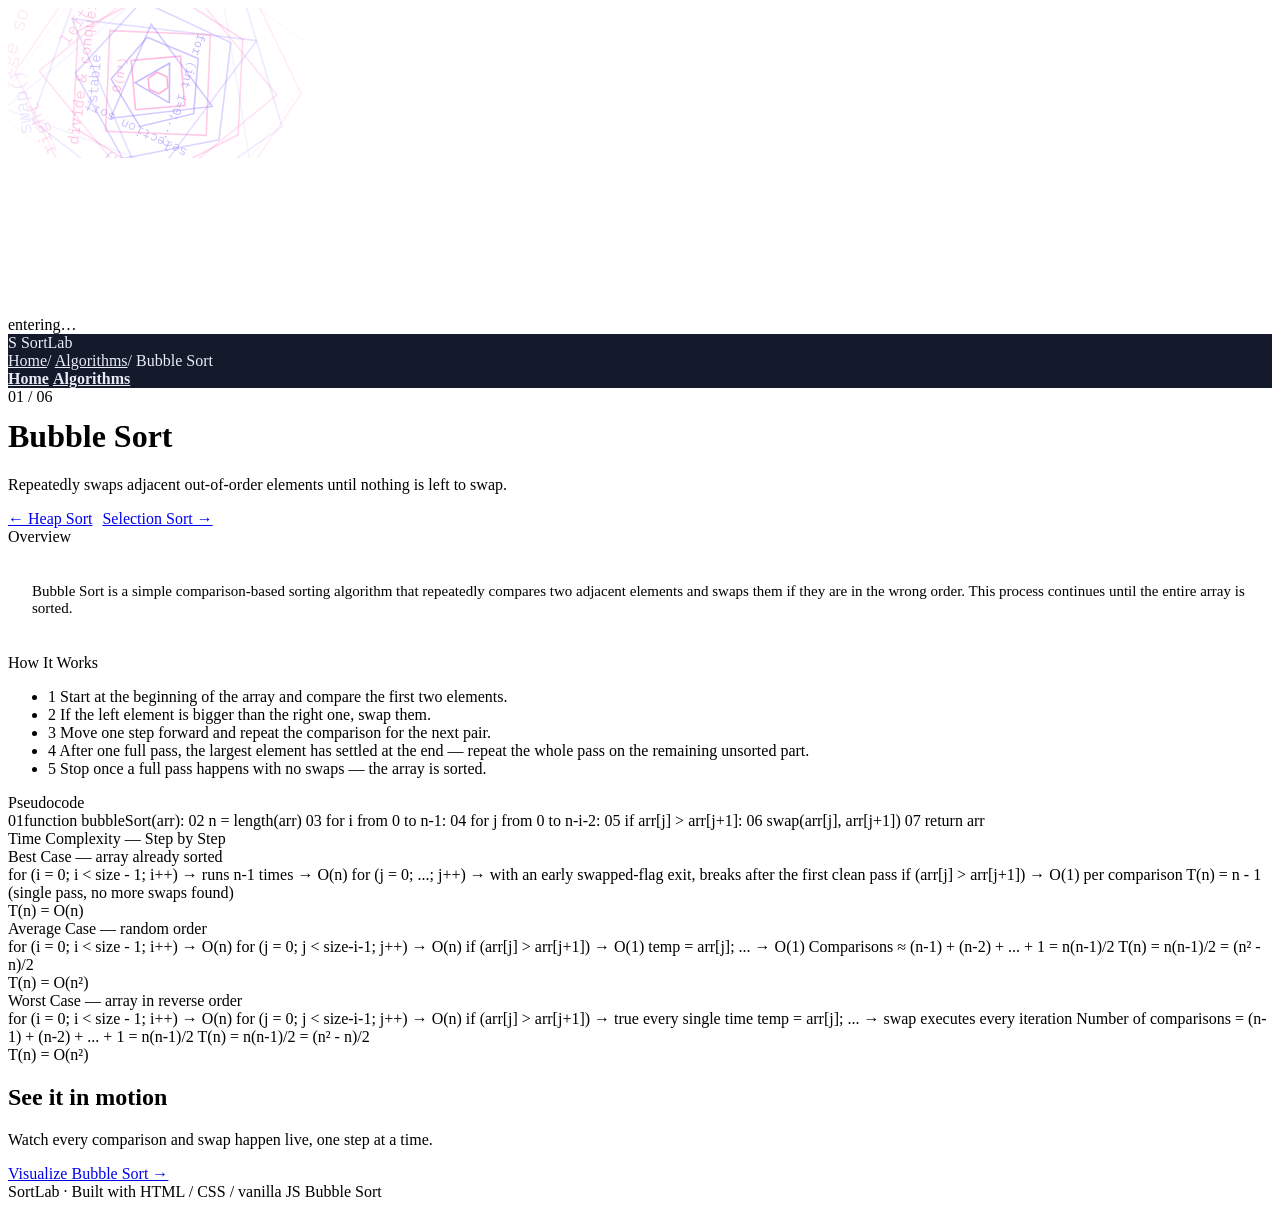
==== commit b90b4b4e: "Add files via upload" ====
--- a/algorithm.html
+++ b/algorithm.html
@@ -8,6 +8,28 @@
 <link rel="preconnect" href="https://fonts.gstatic.com" crossorigin>
 <link href="https://fonts.googleapis.com/css2?family=Space+Grotesk:wght@500;600;700&family=Inter:wght@400;500;600&family=IBM+Plex+Mono:wght@400;500;600&display=swap" rel="stylesheet">
 <link rel="stylesheet" href="assets/style.css">
+<style>
+  /* --- header contrast fix: darken the top bar so nav tabs are visible --- */
+  .site-header{
+    background:#141a2b !important;
+    box-shadow:0 1px 0 rgba(255,255,255,0.06);
+  }
+  .site-header .logo,
+  .site-header .breadcrumb a,
+  .site-header .breadcrumb .current,
+  .site-header .breadcrumb .sep,
+  .site-header .nav-links a{
+    color:#e8ecf7 !important;
+  }
+  .site-header .nav-links a{
+    opacity:1 !important;
+    font-weight:600;
+  }
+  .site-header .nav-links a:hover,
+  .site-header .breadcrumb a:hover{
+    color:#7aa2ff !important;
+  }
+</style>
 </head>
 <body>
 
